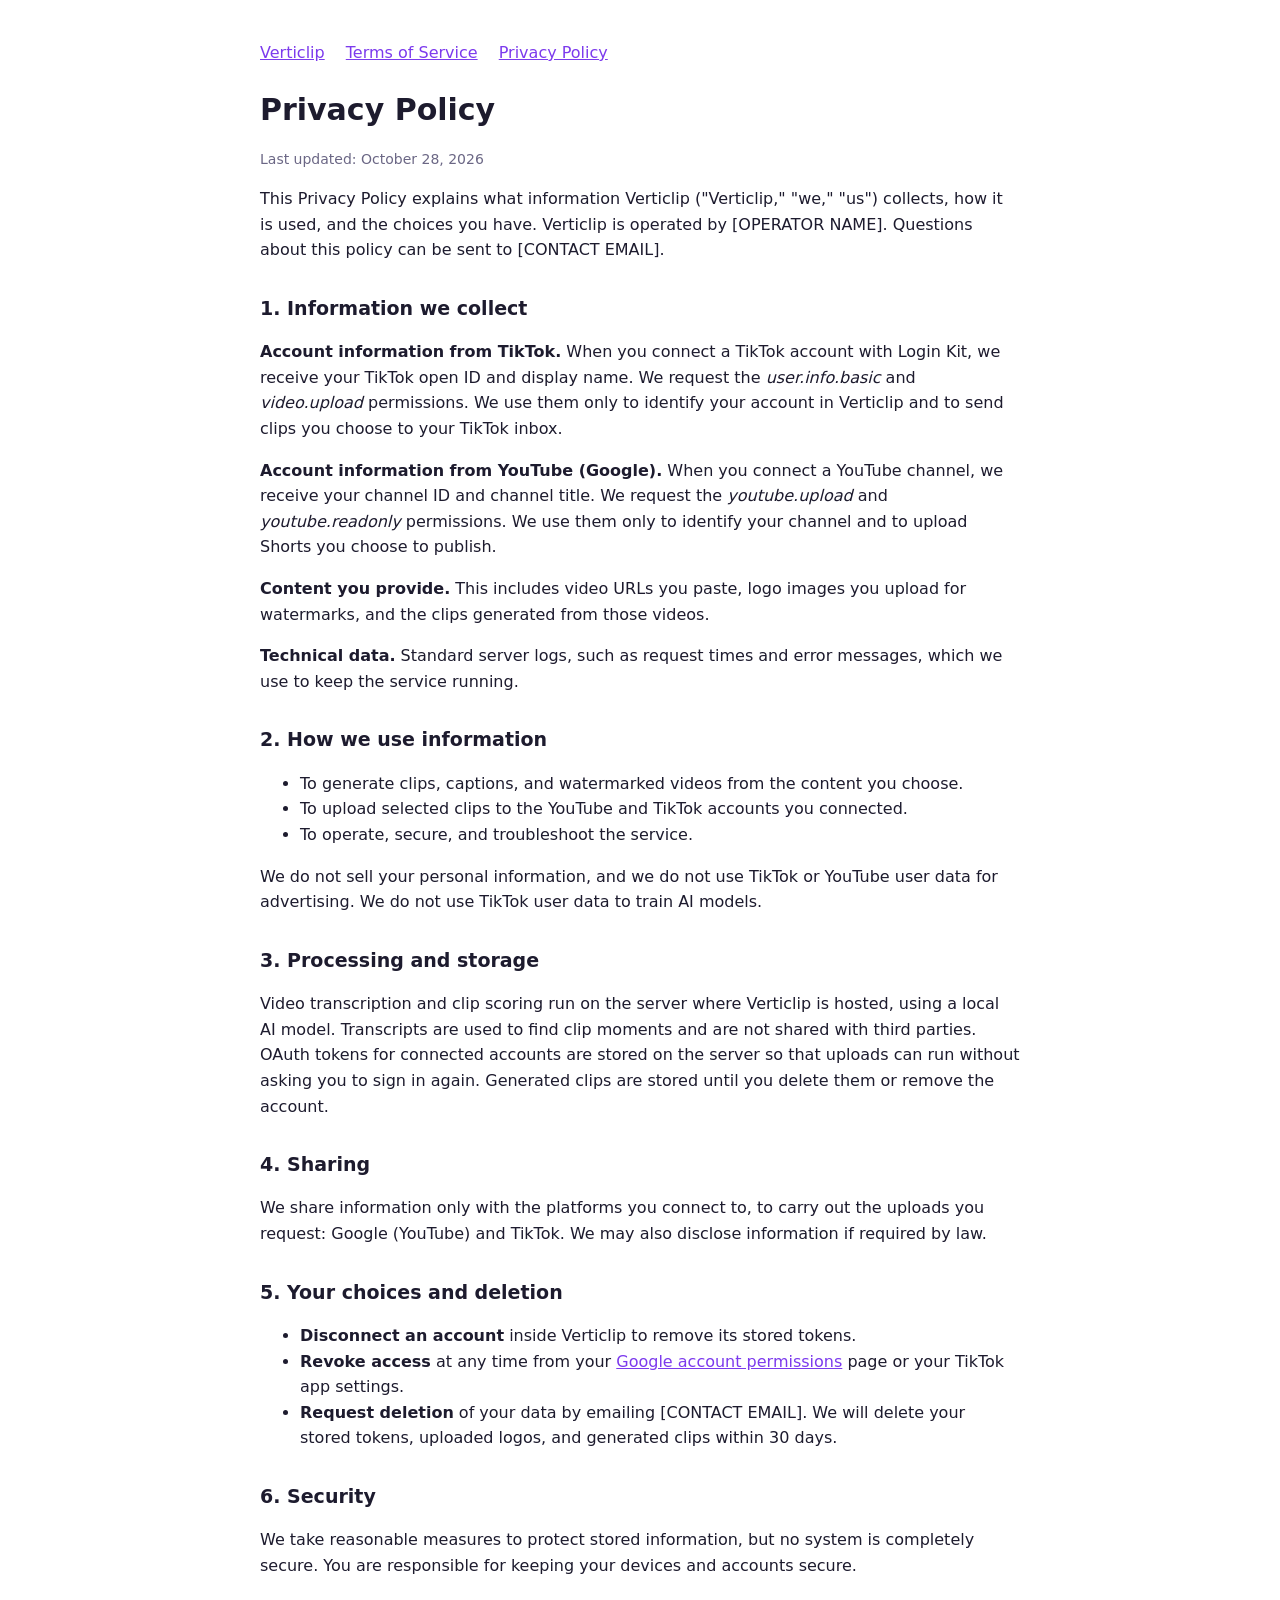
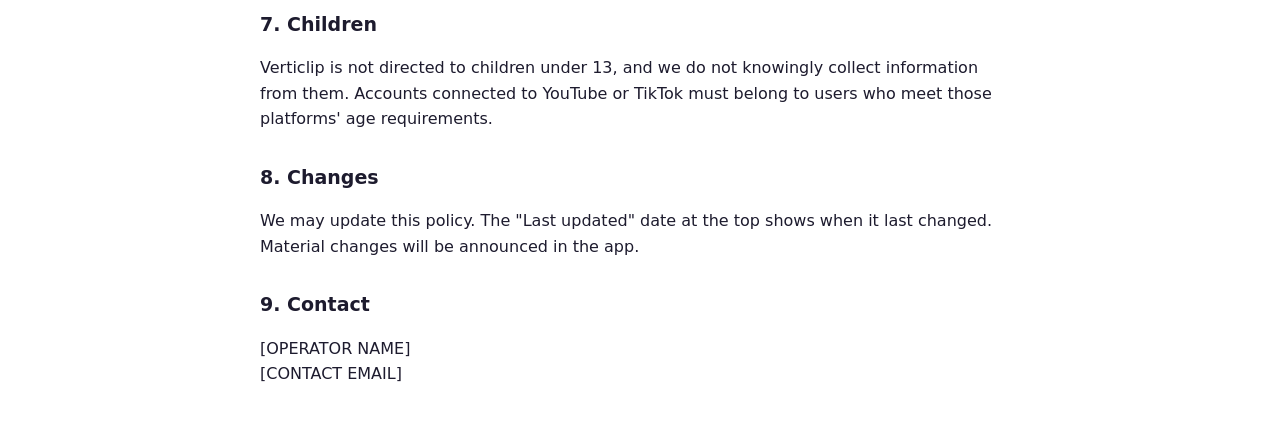
==== docs/privacy.html @ cd6cca42 "Add Verticlip web app, backend, logo, and policy pages Co-Authored-By: Claude Haiku 5.5 <noreply@ant" ====
<!doctype html>
<html lang="en">
<head>
<meta charset="utf-8" />
<meta name="viewport" content="width=device-width, initial-scale=1" />
<title>Privacy Policy — Verticlip</title>
<style>
  body { font-family: system-ui, -apple-system, Segoe UI, Roboto, sans-serif; max-width: 760px; margin: 40px auto; padding: 0 20px; color: #1d1b2e; line-height: 1.6; }
  h1 { font-size: 30px; margin-bottom: 4px; }
  h2 { font-size: 19px; margin-top: 30px; }
  .updated { color: #6b6785; font-size: 14px; }
  a { color: #7c3aed; }
  nav a { margin-right: 16px; }
</style>
</head>
<body>
<nav><a href="index.html">Verticlip</a> <a href="terms.html">Terms of Service</a> <a href="privacy.html">Privacy Policy</a></nav>

<h1>Privacy Policy</h1>
<p class="updated">Last updated: October 28, 2026</p>

<p>This Privacy Policy explains what information Verticlip ("Verticlip," "we," "us") collects, how it is used, and the choices you have. Verticlip is operated by [OPERATOR NAME]. Questions about this policy can be sent to [CONTACT EMAIL].</p>

<h2>1. Information we collect</h2>
<p><strong>Account information from TikTok.</strong> When you connect a TikTok account with Login Kit, we receive your TikTok open ID and display name. We request the <em>user.info.basic</em> and <em>video.upload</em> permissions. We use them only to identify your account in Verticlip and to send clips you choose to your TikTok inbox.</p>
<p><strong>Account information from YouTube (Google).</strong> When you connect a YouTube channel, we receive your channel ID and channel title. We request the <em>youtube.upload</em> and <em>youtube.readonly</em> permissions. We use them only to identify your channel and to upload Shorts you choose to publish.</p>
<p><strong>Content you provide.</strong> This includes video URLs you paste, logo images you upload for watermarks, and the clips generated from those videos.</p>
<p><strong>Technical data.</strong> Standard server logs, such as request times and error messages, which we use to keep the service running.</p>

<h2>2. How we use information</h2>
<ul>
  <li>To generate clips, captions, and watermarked videos from the content you choose.</li>
  <li>To upload selected clips to the YouTube and TikTok accounts you connected.</li>
  <li>To operate, secure, and troubleshoot the service.</li>
</ul>
<p>We do not sell your personal information, and we do not use TikTok or YouTube user data for advertising. We do not use TikTok user data to train AI models.</p>

<h2>3. Processing and storage</h2>
<p>Video transcription and clip scoring run on the server where Verticlip is hosted, using a local AI model. Transcripts are used to find clip moments and are not shared with third parties. OAuth tokens for connected accounts are stored on the server so that uploads can run without asking you to sign in again. Generated clips are stored until you delete them or remove the account.</p>

<h2>4. Sharing</h2>
<p>We share information only with the platforms you connect to, to carry out the uploads you request: Google (YouTube) and TikTok. We may also disclose information if required by law.</p>

<h2>5. Your choices and deletion</h2>
<ul>
  <li><strong>Disconnect an account</strong> inside Verticlip to remove its stored tokens.</li>
  <li><strong>Revoke access</strong> at any time from your <a href="https://myaccount.google.com/permissions">Google account permissions</a> page or your TikTok app settings.</li>
  <li><strong>Request deletion</strong> of your data by emailing [CONTACT EMAIL]. We will delete your stored tokens, uploaded logos, and generated clips within 30 days.</li>
</ul>

<h2>6. Security</h2>
<p>We take reasonable measures to protect stored information, but no system is completely secure. You are responsible for keeping your devices and accounts secure.</p>

<h2>7. Children</h2>
<p>Verticlip is not directed to children under 13, and we do not knowingly collect information from them. Accounts connected to YouTube or TikTok must belong to users who meet those platforms' age requirements.</p>

<h2>8. Changes</h2>
<p>We may update this policy. The "Last updated" date at the top shows when it last changed. Material changes will be announced in the app.</p>

<h2>9. Contact</h2>
<p>[OPERATOR NAME]<br />[CONTACT EMAIL]</p>
</body>
</html>
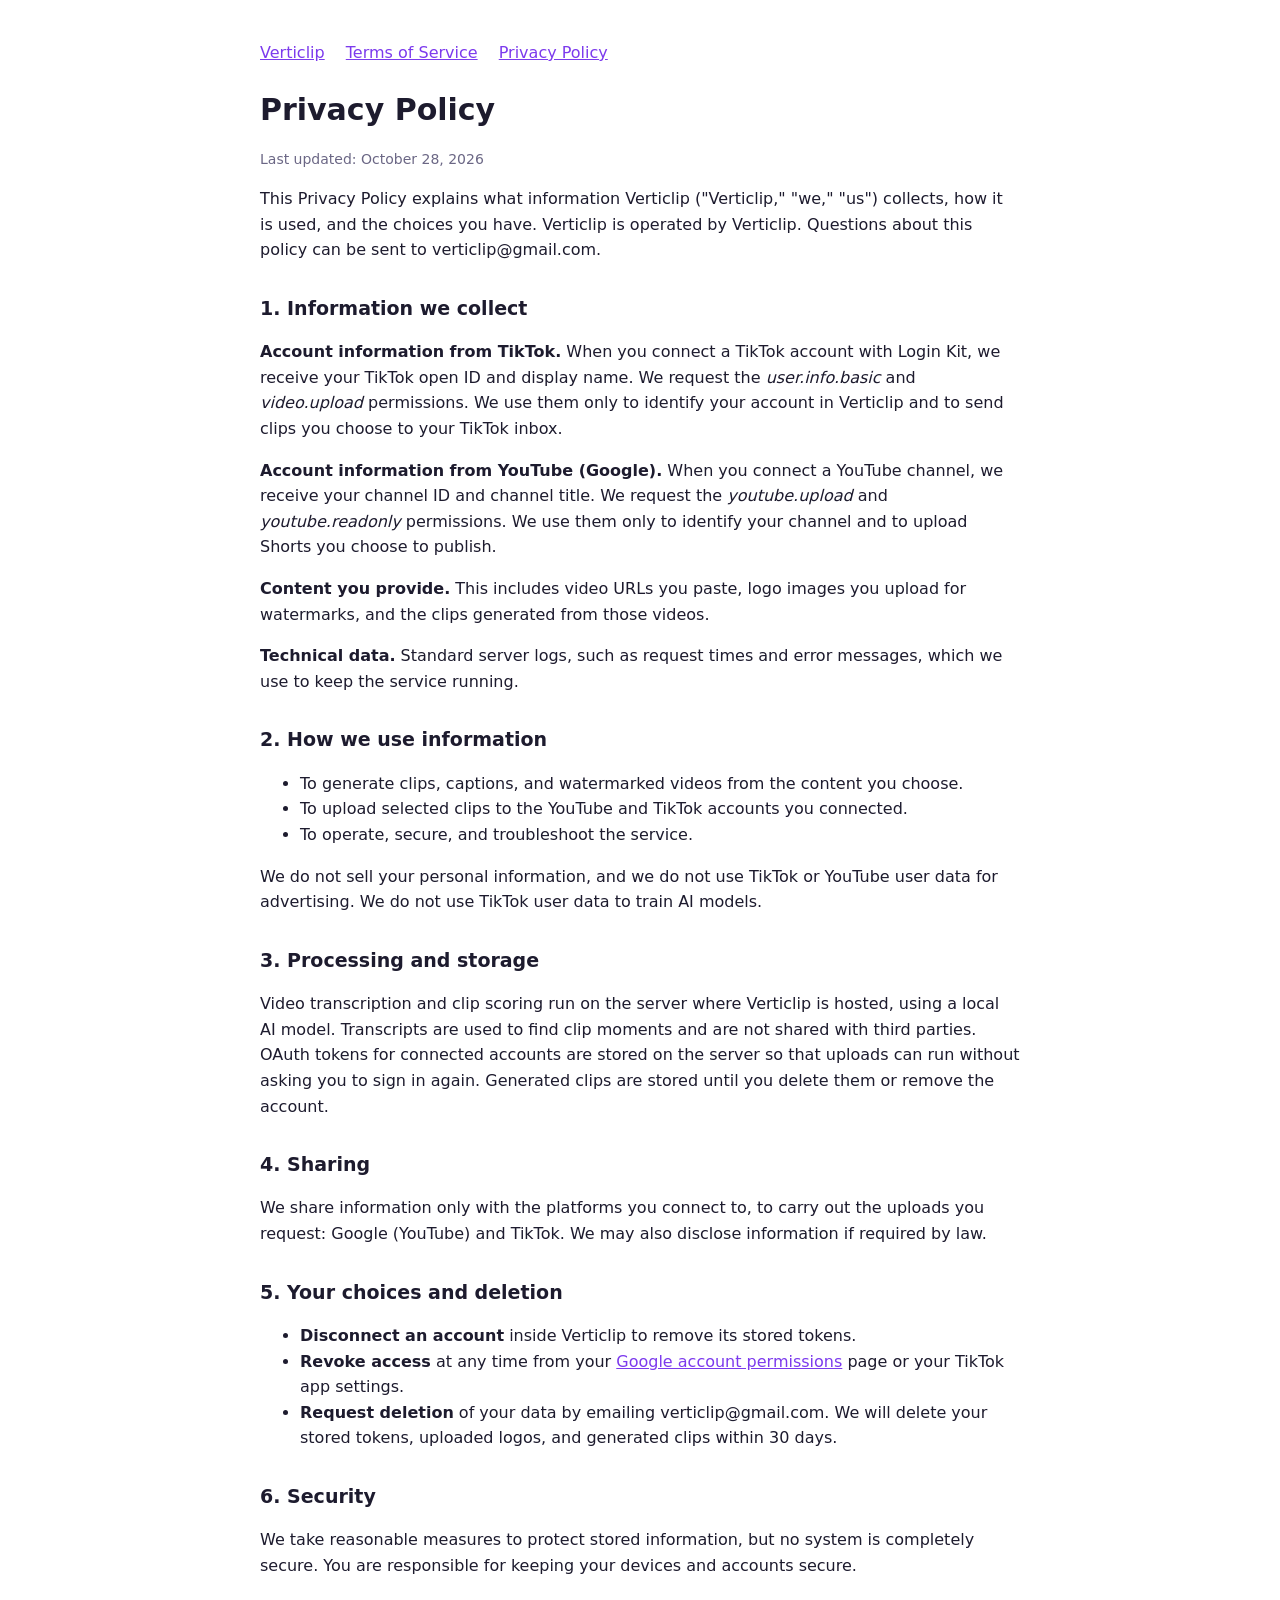
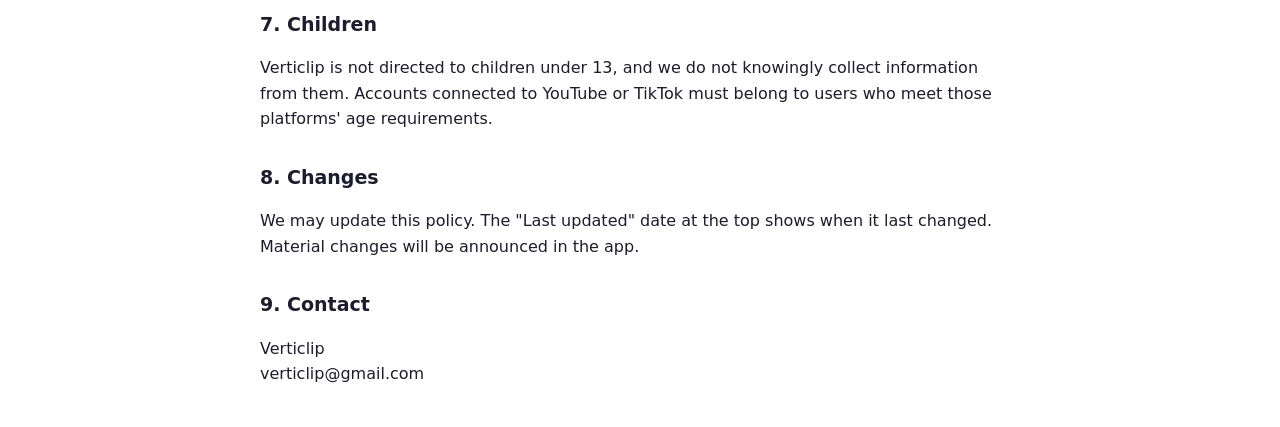
==== commit e1a9bd73: "Fill in operator, contact, and governing-law details on policy pages Co-Authored-By: Claude Haiku 5." ====
--- a/docs/privacy.html
+++ b/docs/privacy.html
@@ -19,7 +19,7 @@
 <h1>Privacy Policy</h1>
 <p class="updated">Last updated: October 28, 2026</p>
 
-<p>This Privacy Policy explains what information Verticlip ("Verticlip," "we," "us") collects, how it is used, and the choices you have. Verticlip is operated by [OPERATOR NAME]. Questions about this policy can be sent to [CONTACT EMAIL].</p>
+<p>This Privacy Policy explains what information Verticlip ("Verticlip," "we," "us") collects, how it is used, and the choices you have. Verticlip is operated by Verticlip. Questions about this policy can be sent to verticlip@gmail.com.</p>
 
 <h2>1. Information we collect</h2>
 <p><strong>Account information from TikTok.</strong> When you connect a TikTok account with Login Kit, we receive your TikTok open ID and display name. We request the <em>user.info.basic</em> and <em>video.upload</em> permissions. We use them only to identify your account in Verticlip and to send clips you choose to your TikTok inbox.</p>
@@ -45,7 +45,7 @@
 <ul>
   <li><strong>Disconnect an account</strong> inside Verticlip to remove its stored tokens.</li>
   <li><strong>Revoke access</strong> at any time from your <a href="https://myaccount.google.com/permissions">Google account permissions</a> page or your TikTok app settings.</li>
-  <li><strong>Request deletion</strong> of your data by emailing [CONTACT EMAIL]. We will delete your stored tokens, uploaded logos, and generated clips within 30 days.</li>
+  <li><strong>Request deletion</strong> of your data by emailing verticlip@gmail.com. We will delete your stored tokens, uploaded logos, and generated clips within 30 days.</li>
 </ul>
 
 <h2>6. Security</h2>
@@ -58,6 +58,6 @@
 <p>We may update this policy. The "Last updated" date at the top shows when it last changed. Material changes will be announced in the app.</p>
 
 <h2>9. Contact</h2>
-<p>[OPERATOR NAME]<br />[CONTACT EMAIL]</p>
+<p>Verticlip<br />verticlip@gmail.com</p>
 </body>
 </html>
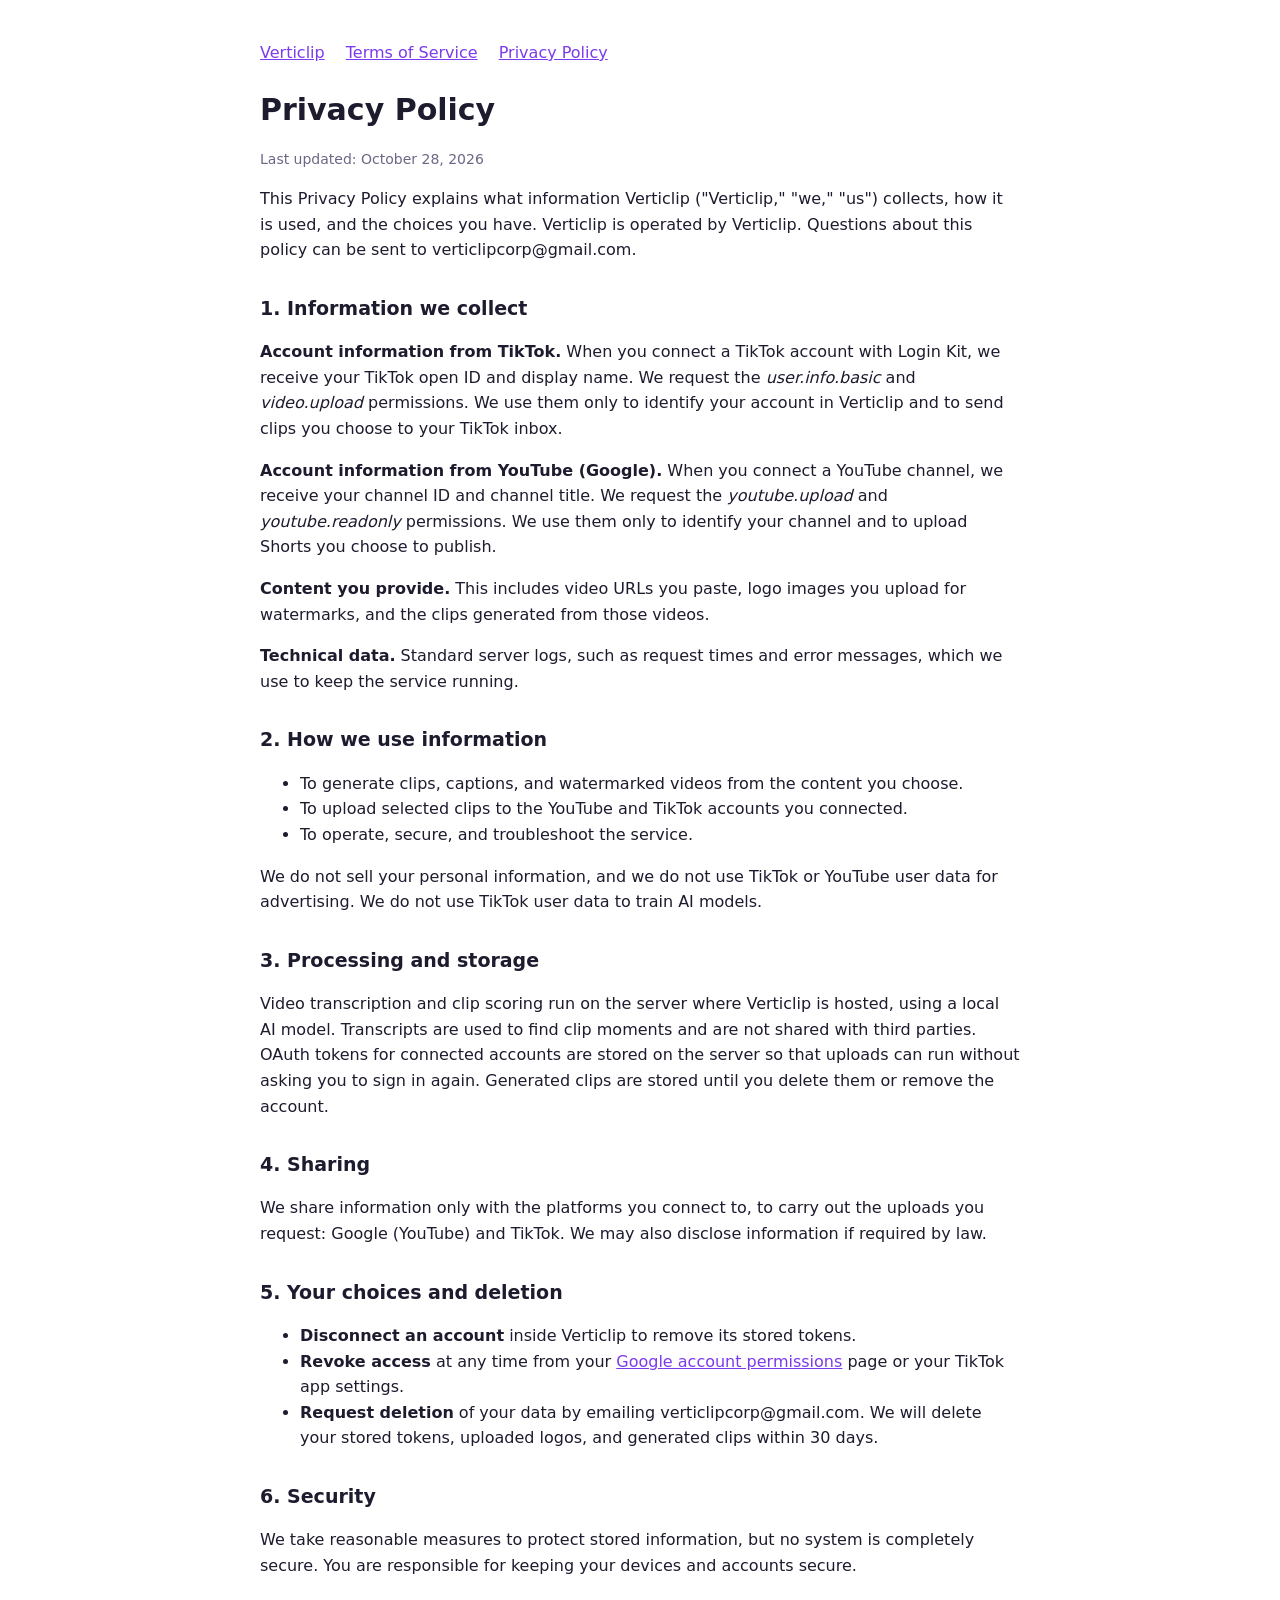
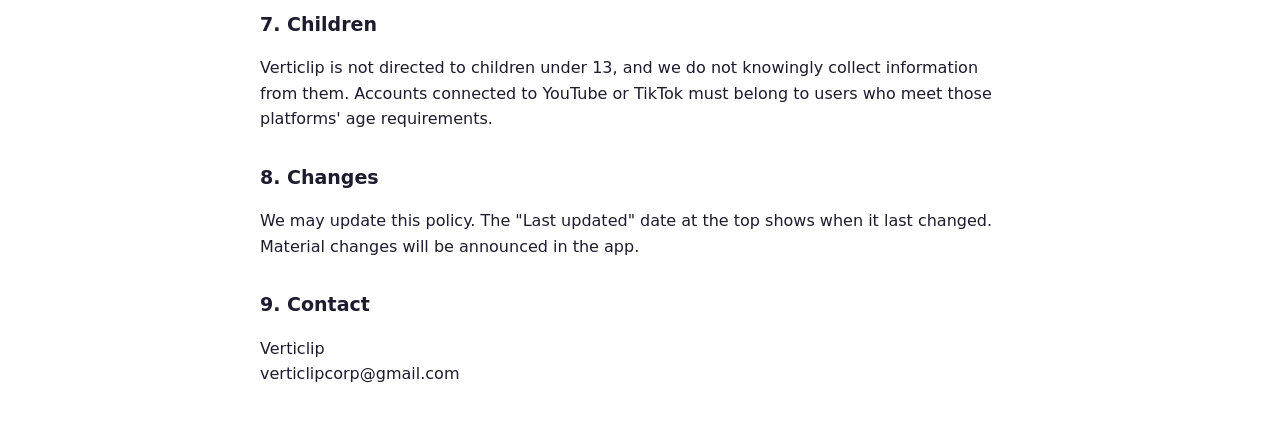
==== commit 9469f8cf: "Update contact email on policy pages Co-Authored-By: Claude Haiku 5.5 <noreply@anthropic.com> Claude" ====
--- a/docs/privacy.html
+++ b/docs/privacy.html
@@ -19,7 +19,7 @@
 <h1>Privacy Policy</h1>
 <p class="updated">Last updated: October 28, 2026</p>
 
-<p>This Privacy Policy explains what information Verticlip ("Verticlip," "we," "us") collects, how it is used, and the choices you have. Verticlip is operated by Verticlip. Questions about this policy can be sent to verticlip@gmail.com.</p>
+<p>This Privacy Policy explains what information Verticlip ("Verticlip," "we," "us") collects, how it is used, and the choices you have. Verticlip is operated by Verticlip. Questions about this policy can be sent to verticlipcorp@gmail.com.</p>
 
 <h2>1. Information we collect</h2>
 <p><strong>Account information from TikTok.</strong> When you connect a TikTok account with Login Kit, we receive your TikTok open ID and display name. We request the <em>user.info.basic</em> and <em>video.upload</em> permissions. We use them only to identify your account in Verticlip and to send clips you choose to your TikTok inbox.</p>
@@ -45,7 +45,7 @@
 <ul>
   <li><strong>Disconnect an account</strong> inside Verticlip to remove its stored tokens.</li>
   <li><strong>Revoke access</strong> at any time from your <a href="https://myaccount.google.com/permissions">Google account permissions</a> page or your TikTok app settings.</li>
-  <li><strong>Request deletion</strong> of your data by emailing verticlip@gmail.com. We will delete your stored tokens, uploaded logos, and generated clips within 30 days.</li>
+  <li><strong>Request deletion</strong> of your data by emailing verticlipcorp@gmail.com. We will delete your stored tokens, uploaded logos, and generated clips within 30 days.</li>
 </ul>
 
 <h2>6. Security</h2>
@@ -58,6 +58,6 @@
 <p>We may update this policy. The "Last updated" date at the top shows when it last changed. Material changes will be announced in the app.</p>
 
 <h2>9. Contact</h2>
-<p>Verticlip<br />verticlip@gmail.com</p>
+<p>Verticlip<br />verticlipcorp@gmail.com</p>
 </body>
 </html>
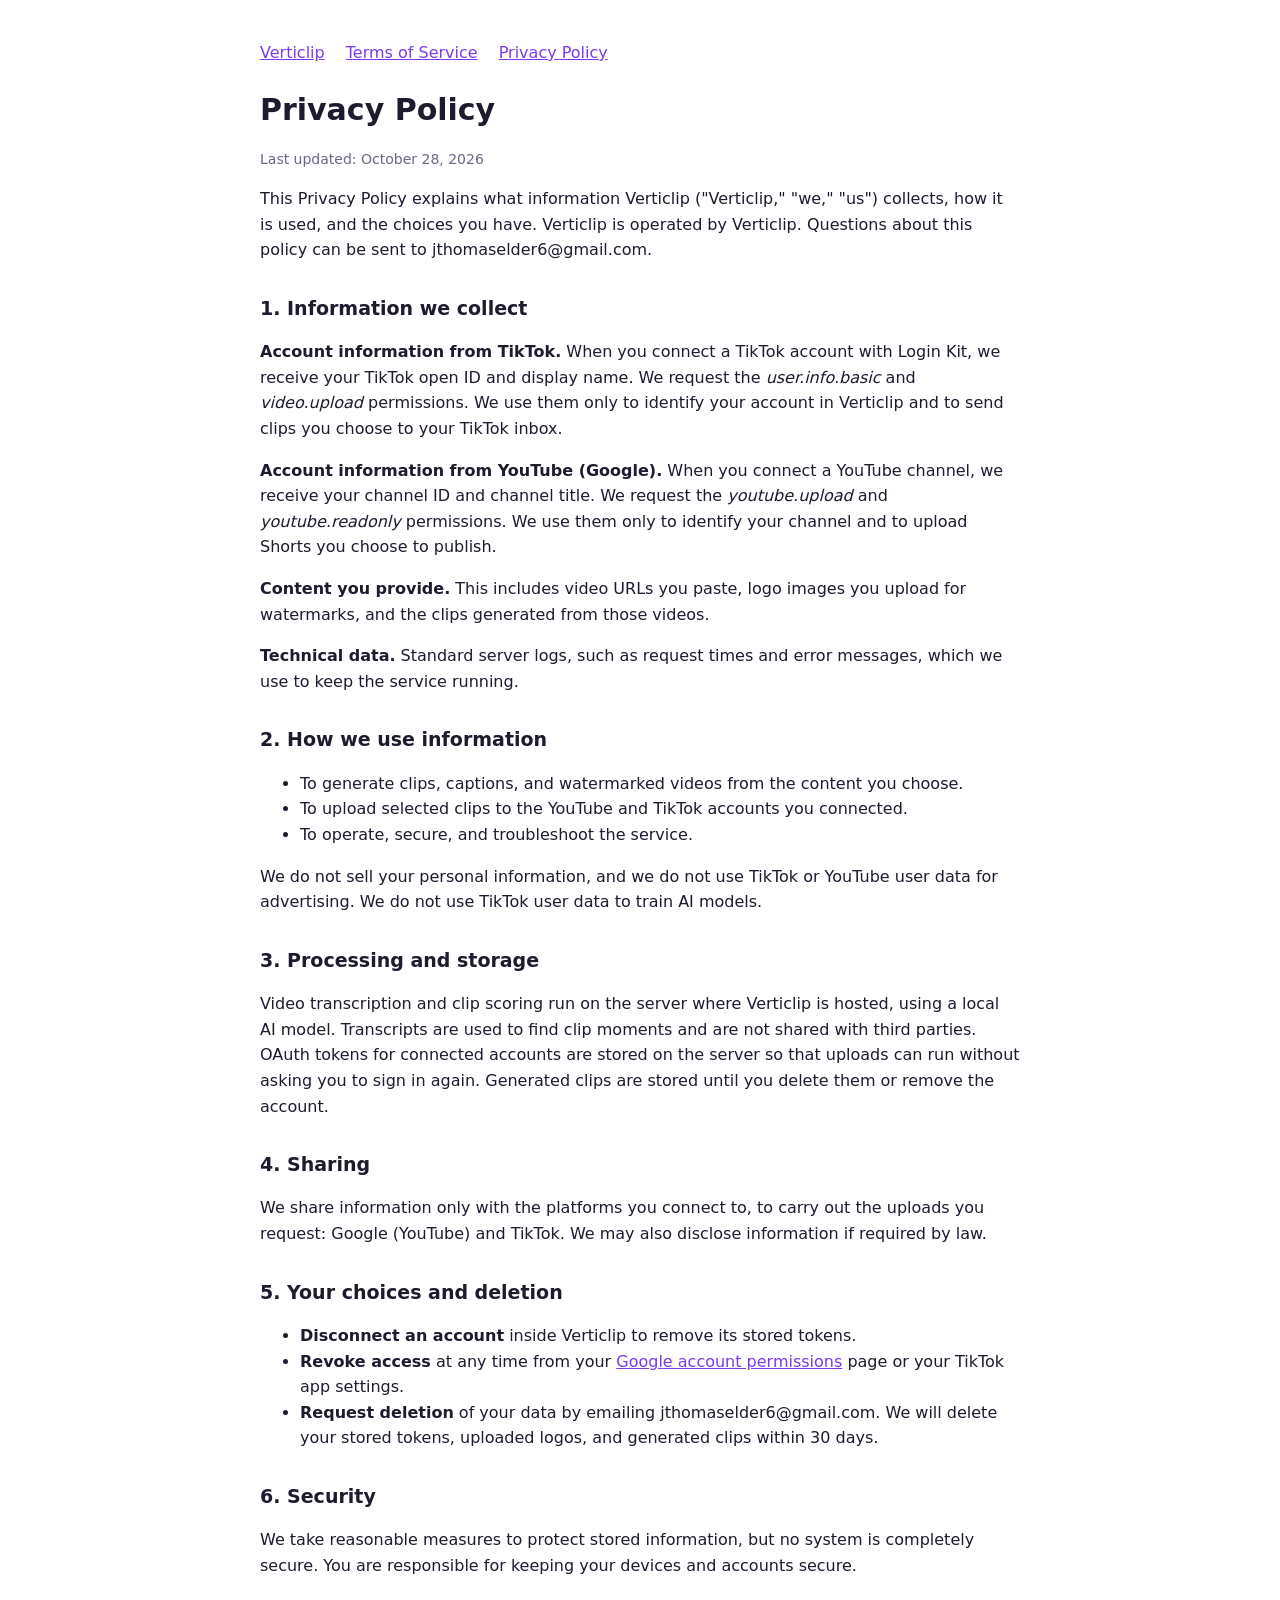
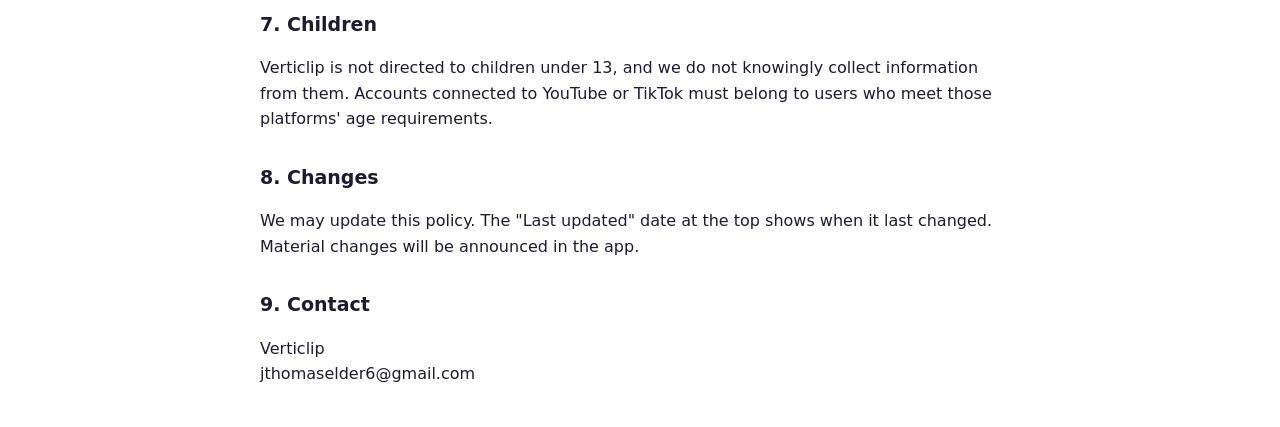
==== commit 8ca9ae3d: "Update contact email on policy pages Co-Authored-By: Claude Haiku 5.5 <noreply@anthropic.com> Claude" ====
--- a/docs/privacy.html
+++ b/docs/privacy.html
@@ -19,7 +19,7 @@
 <h1>Privacy Policy</h1>
 <p class="updated">Last updated: October 28, 2026</p>
 
-<p>This Privacy Policy explains what information Verticlip ("Verticlip," "we," "us") collects, how it is used, and the choices you have. Verticlip is operated by Verticlip. Questions about this policy can be sent to verticlipcorp@gmail.com.</p>
+<p>This Privacy Policy explains what information Verticlip ("Verticlip," "we," "us") collects, how it is used, and the choices you have. Verticlip is operated by Verticlip. Questions about this policy can be sent to jthomaselder6@gmail.com.</p>
 
 <h2>1. Information we collect</h2>
 <p><strong>Account information from TikTok.</strong> When you connect a TikTok account with Login Kit, we receive your TikTok open ID and display name. We request the <em>user.info.basic</em> and <em>video.upload</em> permissions. We use them only to identify your account in Verticlip and to send clips you choose to your TikTok inbox.</p>
@@ -45,7 +45,7 @@
 <ul>
   <li><strong>Disconnect an account</strong> inside Verticlip to remove its stored tokens.</li>
   <li><strong>Revoke access</strong> at any time from your <a href="https://myaccount.google.com/permissions">Google account permissions</a> page or your TikTok app settings.</li>
-  <li><strong>Request deletion</strong> of your data by emailing verticlipcorp@gmail.com. We will delete your stored tokens, uploaded logos, and generated clips within 30 days.</li>
+  <li><strong>Request deletion</strong> of your data by emailing jthomaselder6@gmail.com. We will delete your stored tokens, uploaded logos, and generated clips within 30 days.</li>
 </ul>
 
 <h2>6. Security</h2>
@@ -58,6 +58,6 @@
 <p>We may update this policy. The "Last updated" date at the top shows when it last changed. Material changes will be announced in the app.</p>
 
 <h2>9. Contact</h2>
-<p>Verticlip<br />verticlipcorp@gmail.com</p>
+<p>Verticlip<br />jthomaselder6@gmail.com</p>
 </body>
 </html>
